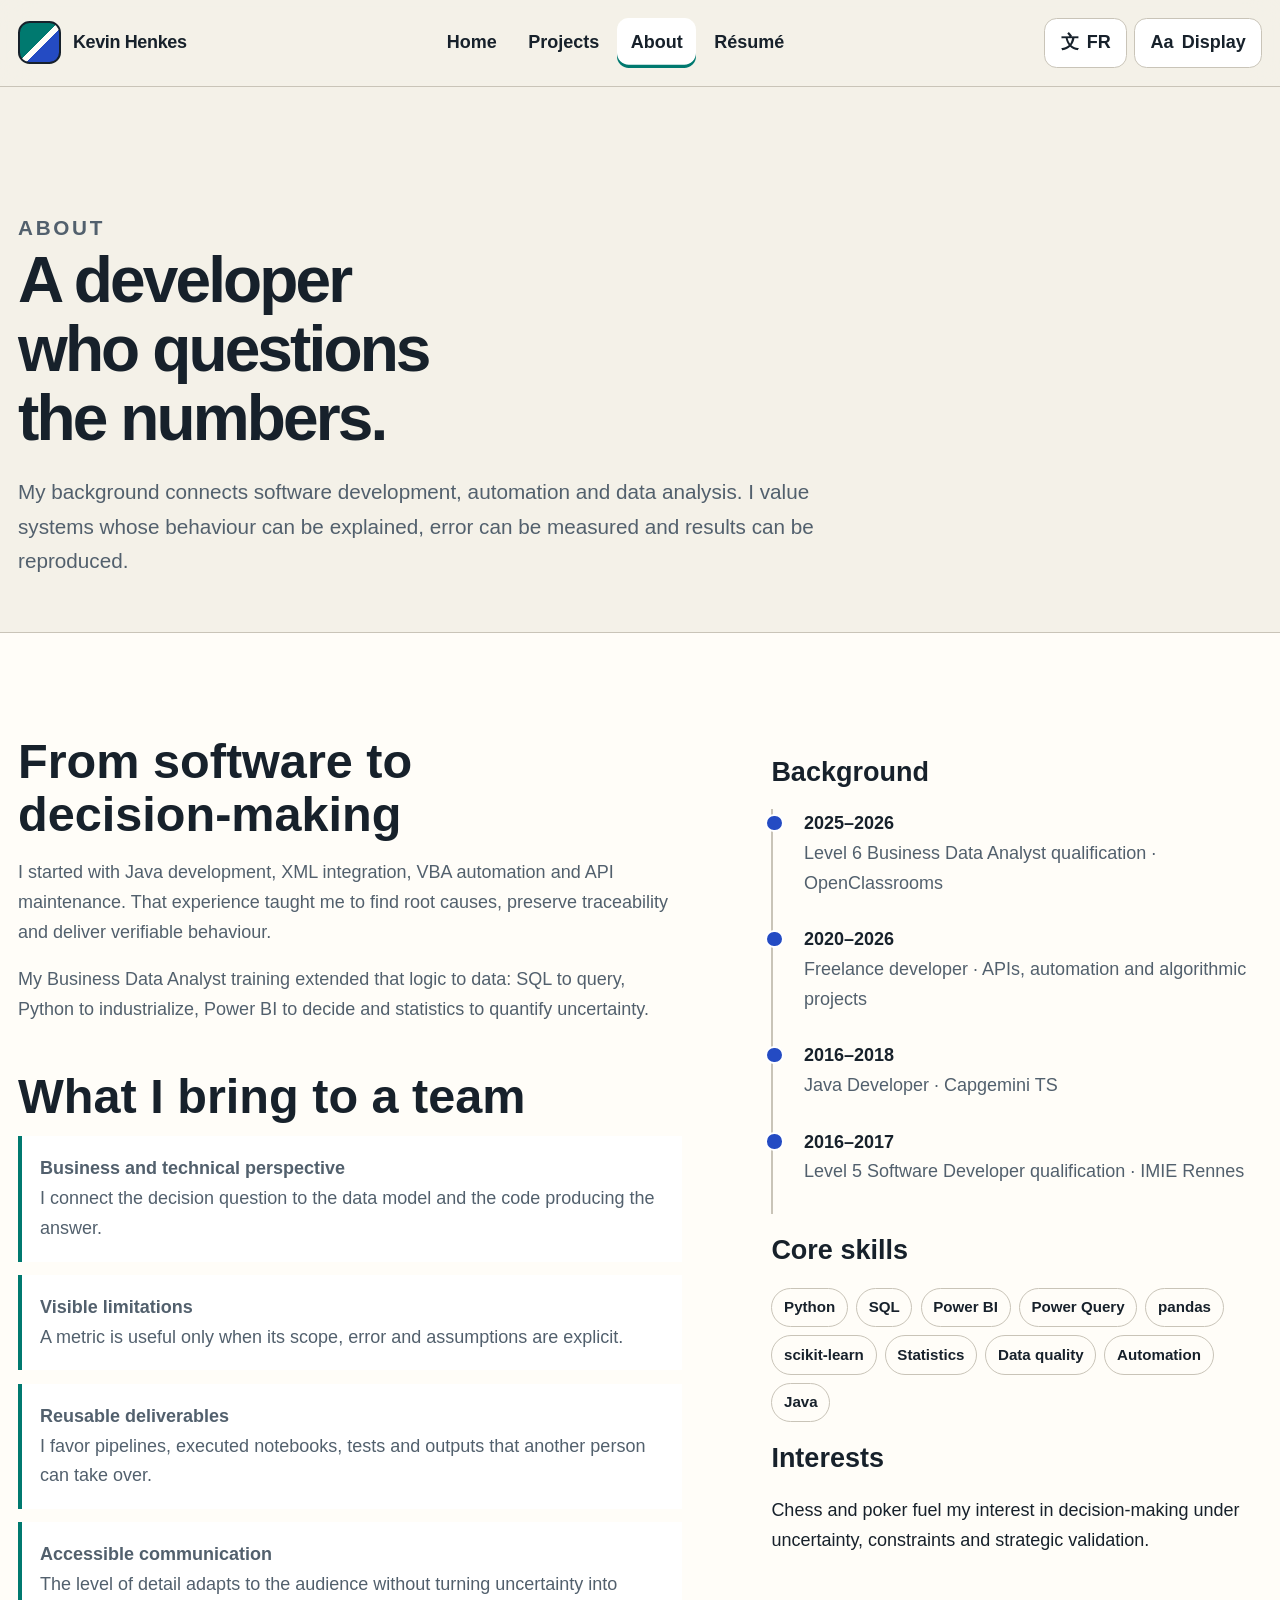
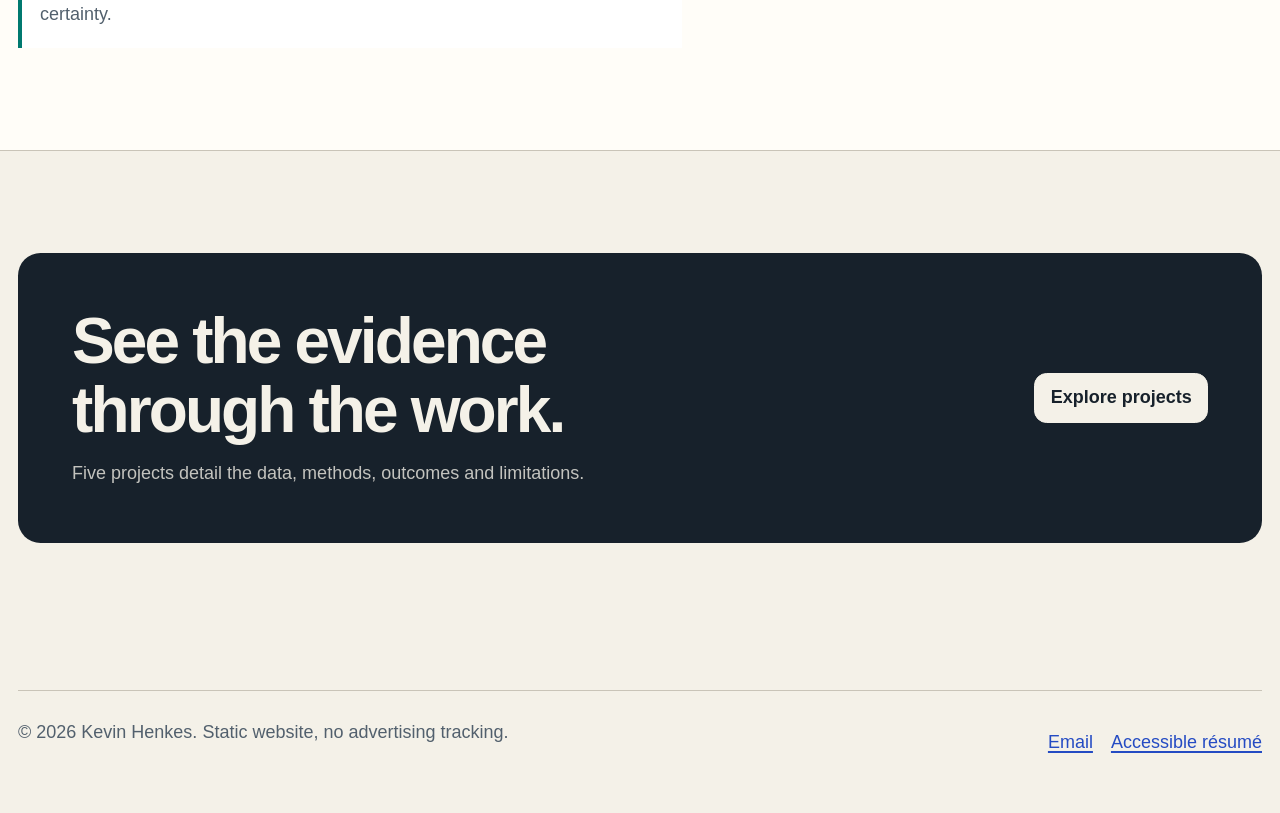
==== Portfolio_Web_Static/a-propos.html @ 6a2ebac6 "v2" ====
<!doctype html>
<html lang="fr">
  <head>
    <meta charset="utf-8">
    <meta name="viewport" content="width=device-width, initial-scale=1">
    <meta name="color-scheme" content="light dark">
    <meta name="theme-color" content="#f4f1e8">
    <meta name="description" content="À propos de Kevin Henkes : développeur devenu Business Data Analyst, avec une approche fondée sur la preuve, la mesure et l’explication.">
    <meta property="og:type" content="profile">
    <meta property="og:title" content="À propos — Kevin Henkes">
    <meta property="og:description" content="Un profil à l’intersection de l’analyse de données et de l’ingénierie logicielle.">
    <title>À propos — Kevin Henkes</title>
    <link rel="stylesheet" href="assets/css/styles.css?v=20260821-4">
    <script src="assets/js/app.js?v=20260821-4" defer></script>
  </head>
  <body data-language="fr" data-theme="light" data-contrast="normal" data-text="normal">
    <span class="sr-only" data-page-title data-lang="fr">À propos — Kevin Henkes</span>
    <span class="sr-only" data-page-title data-lang="en">About — Kevin Henkes</span>
    <span class="sr-only" data-page-description data-lang="fr">À propos de Kevin Henkes : développeur devenu Business Data Analyst, avec une approche fondée sur la preuve, la mesure et l’explication.</span>
    <span class="sr-only" data-page-description data-lang="en">About Kevin Henkes: a software developer turned Business Data Analyst, with an evidence, measurement and explanation-driven approach.</span>

    <a class="skip-link" href="#contenu"><span data-lang="fr">Aller au contenu</span><span data-lang="en">Skip to content</span></a>

    <header class="site-header">
      <div class="container header-row">
        <a class="brand" href="index.html" aria-label="Kevin Henkes — Accueil" data-aria-fr="Kevin Henkes — Accueil" data-aria-en="Kevin Henkes — Home"><span class="brand-mark" aria-hidden="true">KH</span><span class="brand-text">Kevin Henkes</span></a>
        <button class="menu-button" type="button" data-menu-toggle aria-expanded="false" aria-controls="navigation-principale"><span data-lang="fr">Menu</span><span data-lang="en">Menu</span></button>
        <nav class="main-nav" id="navigation-principale" data-main-nav aria-label="Navigation principale" data-aria-fr="Navigation principale" data-aria-en="Main navigation">
          <ul>
            <li><a href="index.html"><span data-lang="fr">Accueil</span><span data-lang="en">Home</span></a></li>
            <li><a href="projets.html"><span data-lang="fr">Projets</span><span data-lang="en">Projects</span></a></li>
            <li><a href="a-propos.html" aria-current="page"><span data-lang="fr">À propos</span><span data-lang="en">About</span></a></li>
            <li><a href="cv.html"><span data-lang="fr">CV</span><span data-lang="en">Résumé</span></a></li>
          </ul>
        </nav>
        <div class="header-actions">
          <button class="control-button" type="button" data-language-toggle><span aria-hidden="true">文</span><span data-language-label>EN</span></button>
          <button class="control-button" type="button" data-access-toggle aria-expanded="false" aria-controls="reglages-accessibilite"><span aria-hidden="true">Aa</span><span class="control-label" data-lang="fr">Affichage</span><span class="control-label" data-lang="en">Display</span></button>
        </div>
      </div>
    </header>

    <aside class="access-panel" id="reglages-accessibilite" data-access-panel hidden aria-labelledby="titre-accessibilite">
      <h2 id="titre-accessibilite"><span data-lang="fr">Confort visuel</span><span data-lang="en">Visual comfort</span></h2>
      <p><span data-lang="fr">Ces réglages sont mémorisés uniquement dans votre navigateur.</span><span data-lang="en">These settings are stored only in your browser.</span></p>
      <div class="access-grid">
        <button class="control-button" type="button" data-theme-toggle aria-pressed="false"><span data-lang="fr">Clair / sombre</span><span data-lang="en">Light / dark</span></button>
        <button class="control-button" type="button" data-contrast-toggle aria-pressed="false"><span data-lang="fr">Contraste +</span><span data-lang="en">Contrast +</span></button>
        <button class="control-button" type="button" data-text-toggle aria-pressed="false"><span data-lang="fr">Texte agrandi</span><span data-lang="en">Larger text</span></button>
        <button class="control-button" type="button" data-language-toggle><span data-lang="fr">English</span><span data-lang="en">Français</span></button>
      </div>
    </aside>

    <main id="contenu">
      <header class="page-intro">
        <div class="container">
          <p class="eyebrow"><span data-lang="fr">À propos</span><span data-lang="en">About</span></p>
          <h1><span data-lang="fr">Un développeur qui questionne les chiffres.</span><span data-lang="en">A developer who questions the numbers.</span></h1>
          <p><span data-lang="fr">Mon parcours relie développement logiciel, automatisation et analyse de données. J’aime les systèmes dont on peut expliquer le fonctionnement, mesurer l’erreur et reproduire le résultat.</span><span data-lang="en">My background connects software development, automation and data analysis. I value systems whose behaviour can be explained, error can be measured and results can be reproduced.</span></p>
        </div>
      </header>

      <section class="section section-alt">
        <div class="container about-grid">
          <div class="prose">
            <h2><span data-lang="fr">Du logiciel à la décision</span><span data-lang="en">From software to decision-making</span></h2>
            <p><span data-lang="fr">J’ai commencé par le développement Java, l’intégration XML, l’automatisation VBA et la maintenance d’API. Cette expérience m’a appris à chercher la cause d’un problème, à préserver la traçabilité et à livrer un comportement vérifiable.</span><span data-lang="en">I started with Java development, XML integration, VBA automation and API maintenance. That experience taught me to find root causes, preserve traceability and deliver verifiable behaviour.</span></p>
            <p><span data-lang="fr">Ma formation de Business Data Analyst a élargi cette logique aux données : SQL pour interroger, Python pour industrialiser, Power BI pour décider et les statistiques pour quantifier l’incertitude.</span><span data-lang="en">My Business Data Analyst training extended that logic to data: SQL to query, Python to industrialize, Power BI to decide and statistics to quantify uncertainty.</span></p>

            <h2><span data-lang="fr">Ce que j’apporte à une équipe</span><span data-lang="en">What I bring to a team</span></h2>
            <ul class="principles">
              <li><strong><span data-lang="fr">Une double lecture métier et technique</span><span data-lang="en">Business and technical perspective</span></strong><span><span data-lang="fr">Je relie la question de décision au modèle de données et au code qui produit la réponse.</span><span data-lang="en">I connect the decision question to the data model and the code producing the answer.</span></span></li>
              <li><strong><span data-lang="fr">Des limites visibles</span><span data-lang="en">Visible limitations</span></strong><span><span data-lang="fr">Une métrique n’est utile que si son périmètre, son erreur et ses hypothèses sont explicites.</span><span data-lang="en">A metric is useful only when its scope, error and assumptions are explicit.</span></span></li>
              <li><strong><span data-lang="fr">Des livrables réutilisables</span><span data-lang="en">Reusable deliverables</span></strong><span><span data-lang="fr">Je privilégie les pipelines, notebooks exécutés, tests et restitutions qu’une autre personne peut reprendre.</span><span data-lang="en">I favor pipelines, executed notebooks, tests and outputs that another person can take over.</span></span></li>
              <li><strong><span data-lang="fr">Une communication accessible</span><span data-lang="en">Accessible communication</span></strong><span><span data-lang="fr">Le niveau de détail s’adapte au destinataire sans transformer une incertitude en certitude.</span><span data-lang="en">The level of detail adapts to the audience without turning uncertainty into certainty.</span></span></li>
            </ul>
          </div>

          <aside>
            <h2><span data-lang="fr">Parcours</span><span data-lang="en">Background</span></h2>
            <ol class="timeline">
              <li><strong>2025–2026</strong><span><span data-lang="fr">Titre Business Data Analyst niveau 6 · OpenClassrooms</span><span data-lang="en">Level 6 Business Data Analyst qualification · OpenClassrooms</span></span></li>
              <li><strong>2020–2026</strong><span><span data-lang="fr">Développeur freelance · API, automatisation et projets algorithmiques</span><span data-lang="en">Freelance developer · APIs, automation and algorithmic projects</span></span></li>
              <li><strong>2016–2018</strong><span><span data-lang="fr">Développeur Java · Capgemini TS</span><span data-lang="en">Java Developer · Capgemini TS</span></span></li>
              <li><strong>2016–2017</strong><span><span data-lang="fr">Titre Développeur Logiciel niveau 5 · IMIE Rennes</span><span data-lang="en">Level 5 Software Developer qualification · IMIE Rennes</span></span></li>
            </ol>

            <h2><span data-lang="fr">Compétences principales</span><span data-lang="en">Core skills</span></h2>
            <ul class="tag-list" aria-label="Compétences principales">
              <li>Python</li><li>SQL</li><li>Power BI</li><li>Power Query</li><li>pandas</li><li>scikit-learn</li><li>Statistics</li><li>Data quality</li><li>Automation</li><li>Java</li>
            </ul>

            <h2><span data-lang="fr">Curiosités</span><span data-lang="en">Interests</span></h2>
            <p><span data-lang="fr">Les échecs et le poker nourrissent mon intérêt pour les décisions sous incertitude, les contraintes et la validation stratégique.</span><span data-lang="en">Chess and poker fuel my interest in decision-making under uncertainty, constraints and strategic validation.</span></p>
          </aside>
        </div>
      </section>

      <section class="section">
        <div class="container cta">
          <div><h2><span data-lang="fr">Voir la preuve par le travail.</span><span data-lang="en">See the evidence through the work.</span></h2><p><span data-lang="fr">Cinq projets détaillent les données, méthodes, résultats et limites.</span><span data-lang="en">Five projects detail the data, methods, outcomes and limitations.</span></p></div>
          <a class="button" href="projets.html"><span data-lang="fr">Explorer les projets</span><span data-lang="en">Explore projects</span></a>
        </div>
      </section>
    </main>

    <footer class="site-footer">
      <div class="container footer-row">
        <p>© <span data-current-year>2026</span> Kevin Henkes. <span data-lang="fr">Site statique, sans suivi publicitaire.</span><span data-lang="en">Static website, no advertising tracking.</span></p>
        <ul class="footer-links"><li><a href="mailto:henkeskevin0@gmail.com">Email</a></li><li><a href="cv.html"><span data-lang="fr">CV accessible</span><span data-lang="en">Accessible résumé</span></a></li></ul>
      </div>
    </footer>
  </body>
</html>
---- Portfolio_Web_Static/assets/css/styles.css ----
:root {
  color-scheme: light;
  --page: #f4f1e8;
  --surface: #fffdf8;
  --surface-strong: #ffffff;
  --ink: #17212b;
  --muted: #52606d;
  --line: #c9c4b8;
  --blue: #244bc3;
  --teal: #00796f;
  --orange: #a83b0a;
  --focus: #7a2cff;
  --shadow: 0 20px 50px rgba(30, 38, 46, 0.1);
  --radius: 1.25rem;
  --content: 76rem;
  --reading: 70ch;
  --base-font: 18px;
}

* {
  box-sizing: border-box;
}

html {
  scroll-behavior: smooth;
  font-size: var(--base-font);
}

body {
  margin: 0;
  min-width: 320px;
  background: var(--page);
  color: var(--ink);
  font-family: Inter, Aptos, "Segoe UI", Arial, sans-serif;
  line-height: 1.65;
  text-rendering: optimizeLegibility;
}

body[data-theme="dark"] {
  color-scheme: dark;
  --page: #101820;
  --surface: #17232d;
  --surface-strong: #1d2b36;
  --ink: #f5f7f8;
  --muted: #c3ced7;
  --line: #506170;
  --blue: #9db7ff;
  --teal: #68d8cb;
  --orange: #ffad83;
  --focus: #ffd400;
  --shadow: 0 20px 50px rgba(0, 0, 0, 0.35);
}

body[data-contrast="high"] {
  --page: #ffffff;
  --surface: #ffffff;
  --surface-strong: #ffffff;
  --ink: #000000;
  --muted: #111111;
  --line: #000000;
  --blue: #001b8f;
  --teal: #005f4b;
  --orange: #7a2100;
  --focus: #ff00b8;
  --shadow: none;
}

body[data-theme="dark"][data-contrast="high"] {
  --page: #000000;
  --surface: #000000;
  --surface-strong: #000000;
  --ink: #ffffff;
  --muted: #ffffff;
  --line: #ffffff;
  --blue: #b9c9ff;
  --teal: #8ff4e5;
  --orange: #ffc09f;
  --focus: #ffff00;
}

html[data-text="large"] {
  --base-font: 21px;
}

img,
svg,
video,
iframe,
object {
  max-width: 100%;
}

img {
  display: block;
  height: auto;
}

a {
  color: var(--blue);
  text-decoration-thickness: 0.12em;
  text-underline-offset: 0.18em;
}

a:hover {
  text-decoration-thickness: 0.2em;
}

button,
a {
  -webkit-tap-highlight-color: transparent;
}

:focus-visible {
  outline: 0.2rem solid var(--focus);
  outline-offset: 0.22rem;
}

::selection {
  background: #ffd36a;
  color: #111111;
}

.skip-link {
  position: fixed;
  z-index: 1000;
  top: 0.75rem;
  left: 0.75rem;
  transform: translateY(-180%);
  padding: 0.75rem 1rem;
  border: 0.15rem solid currentColor;
  border-radius: 0.5rem;
  background: var(--surface-strong);
  color: var(--ink);
  font-weight: 800;
}

.skip-link:focus {
  transform: translateY(0);
}

.container {
  width: min(calc(100% - 2rem), var(--content));
  margin-inline: auto;
}

.site-header {
  position: sticky;
  z-index: 100;
  top: 0;
  border-bottom: 0.06rem solid var(--line);
  background: color-mix(in srgb, var(--page) 92%, transparent);
  backdrop-filter: blur(16px);
}

.header-row {
  display: flex;
  min-height: 4.75rem;
  align-items: center;
  justify-content: space-between;
  gap: 1rem;
}

.brand {
  display: inline-flex;
  align-items: center;
  gap: 0.65rem;
  color: var(--ink);
  font-weight: 900;
  letter-spacing: -0.02em;
  text-decoration: none;
}

.brand-mark {
  display: grid;
  width: 2.4rem;
  height: 2.4rem;
  place-items: center;
  border: 0.15rem solid var(--ink);
  border-radius: 0.65rem;
  background: linear-gradient(135deg, var(--teal) 0 48%, var(--surface) 48% 58%, var(--blue) 58% 100%);
  color: transparent;
}

.main-nav ul {
  display: flex;
  align-items: center;
  gap: 0.25rem;
  margin: 0;
  padding: 0;
  list-style: none;
}

.main-nav a {
  display: inline-flex;
  min-height: 2.75rem;
  align-items: center;
  padding: 0.45rem 0.75rem;
  border-radius: 0.65rem;
  color: var(--ink);
  font-weight: 700;
  text-decoration: none;
}

.main-nav a:hover,
.main-nav a[aria-current="page"] {
  background: var(--surface-strong);
  box-shadow: inset 0 -0.18rem 0 var(--teal);
}

.header-actions {
  display: flex;
  align-items: center;
  gap: 0.4rem;
}

.control-button,
.menu-button,
.button {
  display: inline-flex;
  min-height: 2.75rem;
  align-items: center;
  justify-content: center;
  gap: 0.45rem;
  padding: 0.55rem 0.85rem;
  border: 0.1rem solid var(--line);
  border-radius: 0.7rem;
  background: var(--surface-strong);
  color: var(--ink);
  font: inherit;
  font-weight: 800;
  line-height: 1.2;
  text-decoration: none;
  cursor: pointer;
}

.control-button:hover,
.menu-button:hover {
  border-color: var(--ink);
}

.menu-button {
  display: none;
}

.button-primary {
  border-color: var(--ink);
  background: var(--ink);
  color: var(--surface-strong);
}

body[data-theme="dark"] .button-primary,
body[data-contrast="high"] .button-primary {
  background: var(--ink);
  color: var(--page);
}

.button-secondary {
  border-color: var(--ink);
  background: transparent;
}

.access-panel {
  position: fixed;
  z-index: 150;
  top: 5.25rem;
  right: max(1rem, calc((100vw - var(--content)) / 2));
  width: min(24rem, calc(100vw - 2rem));
  padding: 1rem;
  border: 0.1rem solid var(--line);
  border-radius: 1rem;
  background: var(--surface-strong);
  box-shadow: var(--shadow);
}

.access-panel[hidden] {
  display: none;
}

.access-panel h2 {
  margin: 0 0 0.35rem;
  font-size: 1.15rem;
}

.access-panel p {
  margin: 0 0 0.75rem;
  color: var(--muted);
  font-size: 0.9rem;
}

.access-grid {
  display: grid;
  grid-template-columns: repeat(2, minmax(0, 1fr));
  gap: 0.55rem;
}

.access-grid .control-button[aria-pressed="true"] {
  border-color: var(--blue);
  box-shadow: inset 0 0 0 0.1rem var(--blue);
}

main {
  overflow: clip;
}

.hero {
  position: relative;
  padding-block: clamp(4.5rem, 10vw, 8.5rem) clamp(3.5rem, 8vw, 7rem);
}

.hero::before {
  position: absolute;
  z-index: -1;
  top: 5%;
  right: -8rem;
  width: clamp(17rem, 38vw, 38rem);
  aspect-ratio: 1;
  border: 0.14rem solid var(--line);
  border-radius: 50%;
  background:
    linear-gradient(90deg, transparent 49.5%, var(--line) 49.5% 50.5%, transparent 50.5%),
    linear-gradient(transparent 49.5%, var(--line) 49.5% 50.5%, transparent 50.5%);
  content: "";
  opacity: 0.55;
}

.eyebrow {
  margin: 0 0 1rem;
  color: var(--teal);
  font-size: 0.78rem;
  font-weight: 900;
  letter-spacing: 0.13em;
  text-transform: uppercase;
}

.hero-grid {
  display: grid;
  grid-template-columns: minmax(0, 1.35fr) minmax(17rem, 0.65fr);
  align-items: end;
  gap: clamp(2rem, 7vw, 6rem);
}

h1,
h2,
h3 {
  line-height: 1.08;
  text-wrap: balance;
}

h1 {
  max-width: 15ch;
  margin: 0;
  font-size: clamp(2.75rem, 7vw, 6.6rem);
  letter-spacing: -0.055em;
}

.hero-lead {
  max-width: 58ch;
  margin: 1.5rem 0 0;
  color: var(--muted);
  font-size: clamp(1.08rem, 2vw, 1.35rem);
}

.hero-actions {
  display: flex;
  flex-wrap: wrap;
  gap: 0.7rem;
  margin-top: 1.75rem;
}

.hero-proof {
  padding: 1.3rem;
  border: 0.1rem solid var(--line);
  border-radius: var(--radius);
  background: var(--surface);
  box-shadow: var(--shadow);
}

.proof-number {
  margin: 0;
  color: var(--blue);
  font-size: clamp(3.5rem, 8vw, 6.5rem);
  font-weight: 950;
  line-height: 0.9;
}

.proof-label {
  margin: 0.8rem 0 0;
  font-weight: 800;
}

.proof-note {
  margin: 0.35rem 0 0;
  color: var(--muted);
  font-size: 0.9rem;
}

.section {
  padding-block: clamp(3.5rem, 8vw, 7rem);
}

.section-alt {
  border-block: 0.06rem solid var(--line);
  background: var(--surface);
}

.section-header {
  display: grid;
  grid-template-columns: minmax(0, 0.7fr) minmax(20rem, 1.3fr);
  gap: 2rem;
  margin-bottom: 2.5rem;
}

.section-header h2,
.page-intro h1 {
  margin: 0;
  font-size: clamp(2.15rem, 5vw, 4.2rem);
  letter-spacing: -0.045em;
}

.section-header p {
  max-width: var(--reading);
  margin: 0;
  color: var(--muted);
  font-size: 1.08rem;
}

.project-grid {
  display: grid;
  grid-template-columns: repeat(12, minmax(0, 1fr));
  gap: 1rem;
}

.project-card {
  position: relative;
  grid-column: span 6;
  overflow: hidden;
  border: 0.1rem solid var(--line);
  border-radius: var(--radius);
  background: var(--surface-strong);
  box-shadow: var(--shadow);
}

.project-card:first-child {
  grid-column: span 7;
}

.project-card:nth-child(2) {
  grid-column: span 5;
}

.project-card-media {
  aspect-ratio: 16 / 9;
  overflow: hidden;
  border-bottom: 0.1rem solid var(--line);
  background: #e9edf0;
}

.project-card-media img {
  width: 100%;
  height: 100%;
  object-fit: cover;
  transition: transform 220ms ease;
}

.project-card:hover .project-card-media img {
  transform: scale(1.025);
}

.project-card-body {
  padding: 1.35rem;
}

.project-index {
  color: var(--teal);
  font-weight: 950;
  letter-spacing: 0.08em;
}

.project-card h3 {
  margin: 0.45rem 0 0.65rem;
  font-size: clamp(1.45rem, 3vw, 2.2rem);
  letter-spacing: -0.025em;
}

.project-card p {
  margin: 0;
  color: var(--muted);
}

.project-card-link {
  display: inline-flex;
  min-height: 2.75rem;
  align-items: center;
  margin-top: 1rem;
  color: var(--ink);
  font-weight: 900;
}

.metric-strip {
  display: grid;
  grid-template-columns: repeat(4, minmax(0, 1fr));
  border: 0.1rem solid var(--line);
  border-radius: var(--radius);
  background: var(--surface-strong);
}

.metric {
  min-height: 8rem;
  padding: 1.25rem;
  border-right: 0.1rem solid var(--line);
}

.metric:last-child {
  border-right: 0;
}

.metric strong {
  display: block;
  color: var(--blue);
  font-size: clamp(1.8rem, 4vw, 3rem);
  line-height: 1;
}

.metric span {
  display: block;
  margin-top: 0.65rem;
  color: var(--muted);
}

.method-list {
  display: grid;
  grid-template-columns: repeat(4, minmax(0, 1fr));
  gap: 1rem;
  margin: 0;
  padding: 0;
  list-style: none;
}

.method-list li {
  padding: 1.35rem;
  border-top: 0.28rem solid var(--blue);
  background: var(--surface-strong);
}

.method-list li:nth-child(2) {
  border-color: var(--teal);
}

.method-list li:nth-child(3) {
  border-color: var(--orange);
}

.method-list li:nth-child(4) {
  border-color: var(--ink);
}

.method-list strong {
  display: block;
  margin-bottom: 0.35rem;
  font-size: 1.15rem;
}

.method-list span {
  color: var(--muted);
}

.page-intro {
  padding-block: clamp(3.5rem, 8vw, 7rem) 3rem;
}

.page-intro h1 {
  max-width: 18ch;
}

.page-intro p {
  max-width: var(--reading);
  margin: 1.25rem 0 0;
  color: var(--muted);
  font-size: 1.15rem;
}

.project-nav {
  position: sticky;
  z-index: 20;
  top: 4.75rem;
  overflow-x: auto;
  border-block: 0.06rem solid var(--line);
  background: var(--surface);
  scrollbar-width: thin;
}

.project-nav ul {
  display: flex;
  width: max-content;
  min-width: 100%;
  align-items: center;
  gap: 0.3rem;
  margin: 0;
  padding: 0.65rem 0;
  list-style: none;
}

.project-nav a {
  display: inline-flex;
  min-height: 2.6rem;
  align-items: center;
  padding: 0.4rem 0.75rem;
  border-radius: 999px;
  color: var(--ink);
  font-size: 0.9rem;
  font-weight: 800;
  text-decoration: none;
  white-space: nowrap;
}

.project-nav a:hover,
.project-nav a[aria-current="true"] {
  background: var(--ink);
  color: var(--page);
}

.case-study {
  scroll-margin-top: 9.5rem;
  padding-block: clamp(4rem, 9vw, 8rem);
  border-bottom: 0.06rem solid var(--line);
}

.case-head {
  display: grid;
  grid-template-columns: minmax(0, 0.7fr) minmax(20rem, 1.3fr);
  gap: clamp(2rem, 6vw, 5rem);
  align-items: end;
  margin-bottom: 2.75rem;
}

.case-number {
  color: var(--teal);
  font-size: clamp(5rem, 12vw, 10rem);
  font-weight: 950;
  line-height: 0.78;
  letter-spacing: -0.08em;
}

.case-head h2 {
  margin: 0;
  font-size: clamp(2.2rem, 5vw, 4.4rem);
  letter-spacing: -0.05em;
}

.case-summary {
  max-width: var(--reading);
  margin: 1rem 0 0;
  color: var(--muted);
  font-size: 1.12rem;
}

.case-layout {
  display: grid;
  grid-template-columns: minmax(0, 1.1fr) minmax(18rem, 0.9fr);
  gap: clamp(2rem, 6vw, 5rem);
}

.case-copy h3 {
  margin: 2rem 0 0.65rem;
  font-size: 1.4rem;
}

.case-copy h3:first-child {
  margin-top: 0;
}

.case-copy p,
.case-copy li {
  max-width: var(--reading);
}

.case-copy p {
  color: var(--muted);
}

.case-copy ul {
  padding-left: 1.3rem;
}

.case-copy li + li {
  margin-top: 0.45rem;
}

.case-evidence {
  display: grid;
  align-content: start;
  gap: 1rem;
}

.evidence-card {
  overflow: hidden;
  border: 0.1rem solid var(--line);
  border-radius: 1rem;
  background: var(--surface-strong);
  box-shadow: var(--shadow);
}

.evidence-card img {
  width: 100%;
  border-bottom: 0.1rem solid var(--line);
  background: #ffffff;
}

.evidence-card figcaption {
  padding: 0.8rem 1rem;
  color: var(--muted);
  font-size: 0.84rem;
}

.evidence-data {
  padding: 1rem;
  border: 0.1rem solid var(--line);
  border-radius: 1rem;
  background: var(--surface-strong);
}

.evidence-data summary {
  min-height: 2.5rem;
  cursor: pointer;
  font-weight: 900;
}

.evidence-data dl {
  display: grid;
  grid-template-columns: minmax(7rem, 0.7fr) minmax(0, 1.3fr);
  gap: 0.55rem 1rem;
  margin: 1rem 0 0;
}

.evidence-data dt {
  color: var(--muted);
}

.evidence-data dd {
  margin: 0;
  font-weight: 800;
}

.tag-list {
  display: flex;
  flex-wrap: wrap;
  gap: 0.45rem;
  margin: 1.25rem 0 0;
  padding: 0;
  list-style: none;
}

.tag-list li {
  padding: 0.34rem 0.65rem;
  border: 0.08rem solid var(--line);
  border-radius: 999px;
  background: var(--surface);
  color: var(--ink);
  font-size: 0.84rem;
  font-weight: 750;
}

.about-grid {
  display: grid;
  grid-template-columns: minmax(0, 1.15fr) minmax(19rem, 0.85fr);
  gap: clamp(2rem, 7vw, 6rem);
}

.prose {
  max-width: var(--reading);
}

.prose h2 {
  margin: 2.5rem 0 0.8rem;
  font-size: clamp(1.75rem, 4vw, 2.7rem);
}

.prose h2:first-child {
  margin-top: 0;
}

.prose p {
  color: var(--muted);
}

.principles {
  display: grid;
  gap: 0.75rem;
  margin: 0;
  padding: 0;
  list-style: none;
}

.principles li {
  padding: 1rem;
  border-left: 0.25rem solid var(--teal);
  background: var(--surface-strong);
}

.principles strong {
  display: block;
}

.principles span {
  color: var(--muted);
}

.timeline {
  margin: 0;
  padding: 0;
  list-style: none;
}

.timeline li {
  position: relative;
  padding: 0 0 1.5rem 1.7rem;
  border-left: 0.12rem solid var(--line);
}

.timeline li::before {
  position: absolute;
  top: 0.25rem;
  left: -0.46rem;
  width: 0.8rem;
  height: 0.8rem;
  border: 0.14rem solid var(--surface-strong);
  border-radius: 50%;
  background: var(--blue);
  content: "";
}

.timeline strong,
.timeline span {
  display: block;
}

.timeline span {
  color: var(--muted);
}

.cv-actions {
  display: flex;
  flex-wrap: wrap;
  gap: 0.7rem;
  margin: 1.5rem 0 2rem;
}

.cv-embed {
  overflow: hidden;
  min-height: 70vh;
  border: 0.1rem solid var(--line);
  border-radius: var(--radius);
  background: var(--surface-strong);
  box-shadow: var(--shadow);
}

.cv-embed object {
  display: block;
  width: 100%;
  height: 78vh;
  min-height: 44rem;
  border: 0;
}

.cv-fallback {
  padding: 1.5rem;
}

.cv-html {
  margin-top: 3rem;
  padding: clamp(1.25rem, 4vw, 3rem);
  border: 0.1rem solid var(--line);
  border-radius: var(--radius);
  background: var(--surface-strong);
}

.cv-html h2 {
  font-size: clamp(1.8rem, 4vw, 2.8rem);
}

.cv-columns {
  display: grid;
  grid-template-columns: minmax(16rem, 0.75fr) minmax(0, 1.25fr);
  gap: 2.5rem;
}

.cv-columns h3 {
  margin: 1.6rem 0 0.55rem;
  font-size: 1.22rem;
}

.cv-columns ul {
  padding-left: 1.2rem;
}

.privacy-note {
  display: flex;
  gap: 0.7rem;
  align-items: flex-start;
  max-width: var(--reading);
  padding: 0.9rem 1rem;
  border-left: 0.25rem solid var(--orange);
  background: var(--surface-strong);
  color: var(--muted);
}

.cta {
  display: grid;
  grid-template-columns: minmax(0, 1fr) auto;
  align-items: center;
  gap: 2rem;
  padding: clamp(1.5rem, 5vw, 3rem);
  border-radius: var(--radius);
  background: var(--ink);
  color: var(--page);
}

.cta h2 {
  max-width: 18ch;
  margin: 0;
  font-size: clamp(2rem, 5vw, 3.7rem);
  letter-spacing: -0.045em;
}

.cta p {
  max-width: 58ch;
  margin: 0.75rem 0 0;
  color: color-mix(in srgb, var(--page) 78%, transparent);
}

.cta .button {
  border-color: var(--page);
  background: var(--page);
  color: var(--ink);
}

.site-footer {
  padding-block: 2.5rem;
}

.footer-row {
  display: flex;
  align-items: flex-start;
  justify-content: space-between;
  gap: 2rem;
  padding-top: 1.5rem;
  border-top: 0.1rem solid var(--line);
}

.footer-row p {
  margin: 0;
  color: var(--muted);
}

.footer-links {
  display: flex;
  flex-wrap: wrap;
  gap: 1rem;
  margin: 0;
  padding: 0;
  list-style: none;
}

.footer-links a {
  display: inline-flex;
  min-height: 2.75rem;
  align-items: center;
}

[data-lang="en"] {
  display: none !important;
}

body[data-language="en"] [data-lang="fr"] {
  display: none !important;
}

body[data-language="en"] [data-lang="en"] {
  display: revert !important;
}

.sr-only {
  position: absolute;
  width: 1px;
  height: 1px;
  padding: 0;
  margin: -1px;
  overflow: hidden;
  clip: rect(0, 0, 0, 0);
  white-space: nowrap;
  border: 0;
}

@media (max-width: 62rem) {
  .header-row {
    flex-wrap: wrap;
    padding-block: 0.65rem;
  }

  .menu-button {
    display: inline-flex;
  }

  .main-nav {
    order: 3;
    width: 100%;
  }

  .main-nav[hidden] {
    display: none;
  }

  .main-nav ul {
    display: grid;
    grid-template-columns: repeat(4, minmax(0, 1fr));
    padding-top: 0.5rem;
    border-top: 0.06rem solid var(--line);
  }

  .main-nav a {
    justify-content: center;
    text-align: center;
  }

  .hero-grid,
  .section-header,
  .case-head,
  .case-layout,
  .about-grid {
    grid-template-columns: 1fr;
  }

  .hero-proof {
    max-width: 28rem;
  }

  .project-card,
  .project-card:first-child,
  .project-card:nth-child(2) {
    grid-column: span 6;
  }

  .metric-strip,
  .method-list {
    grid-template-columns: repeat(2, minmax(0, 1fr));
  }

  .metric:nth-child(2) {
    border-right: 0;
  }

  .metric:nth-child(-n + 2) {
    border-bottom: 0.1rem solid var(--line);
  }
}

@media (max-width: 42rem) {
  .container {
    width: min(calc(100% - 1.2rem), var(--content));
  }

  .brand-text {
    display: none;
  }

  .header-actions .control-label {
    display: none;
  }

  .main-nav ul {
    grid-template-columns: repeat(2, minmax(0, 1fr));
  }

  .project-card,
  .project-card:first-child,
  .project-card:nth-child(2) {
    grid-column: 1 / -1;
  }

  .metric-strip,
  .method-list,
  .cv-columns,
  .cta {
    grid-template-columns: 1fr;
  }

  .metric {
    border-right: 0;
    border-bottom: 0.1rem solid var(--line);
  }

  .metric:last-child {
    border-bottom: 0;
  }

  .evidence-data dl {
    grid-template-columns: 1fr;
  }

  .evidence-data dd {
    padding-bottom: 0.5rem;
  }

  .footer-row {
    flex-direction: column;
  }
}

@media (prefers-reduced-motion: reduce) {
  *,
  *::before,
  *::after {
    scroll-behavior: auto !important;
    animation-duration: 0.01ms !important;
    animation-iteration-count: 1 !important;
    transition-duration: 0.01ms !important;
  }
}

@media print {
  .site-header,
  .project-nav,
  .access-panel,
  .hero-actions,
  .cv-actions,
  .site-footer {
    display: none !important;
  }

  body {
    background: #ffffff;
    color: #000000;
  }

  .section,
  .case-study {
    padding-block: 1.5rem;
  }

  .project-card,
  .evidence-card,
  .cv-html {
    box-shadow: none;
    break-inside: avoid;
  }
}
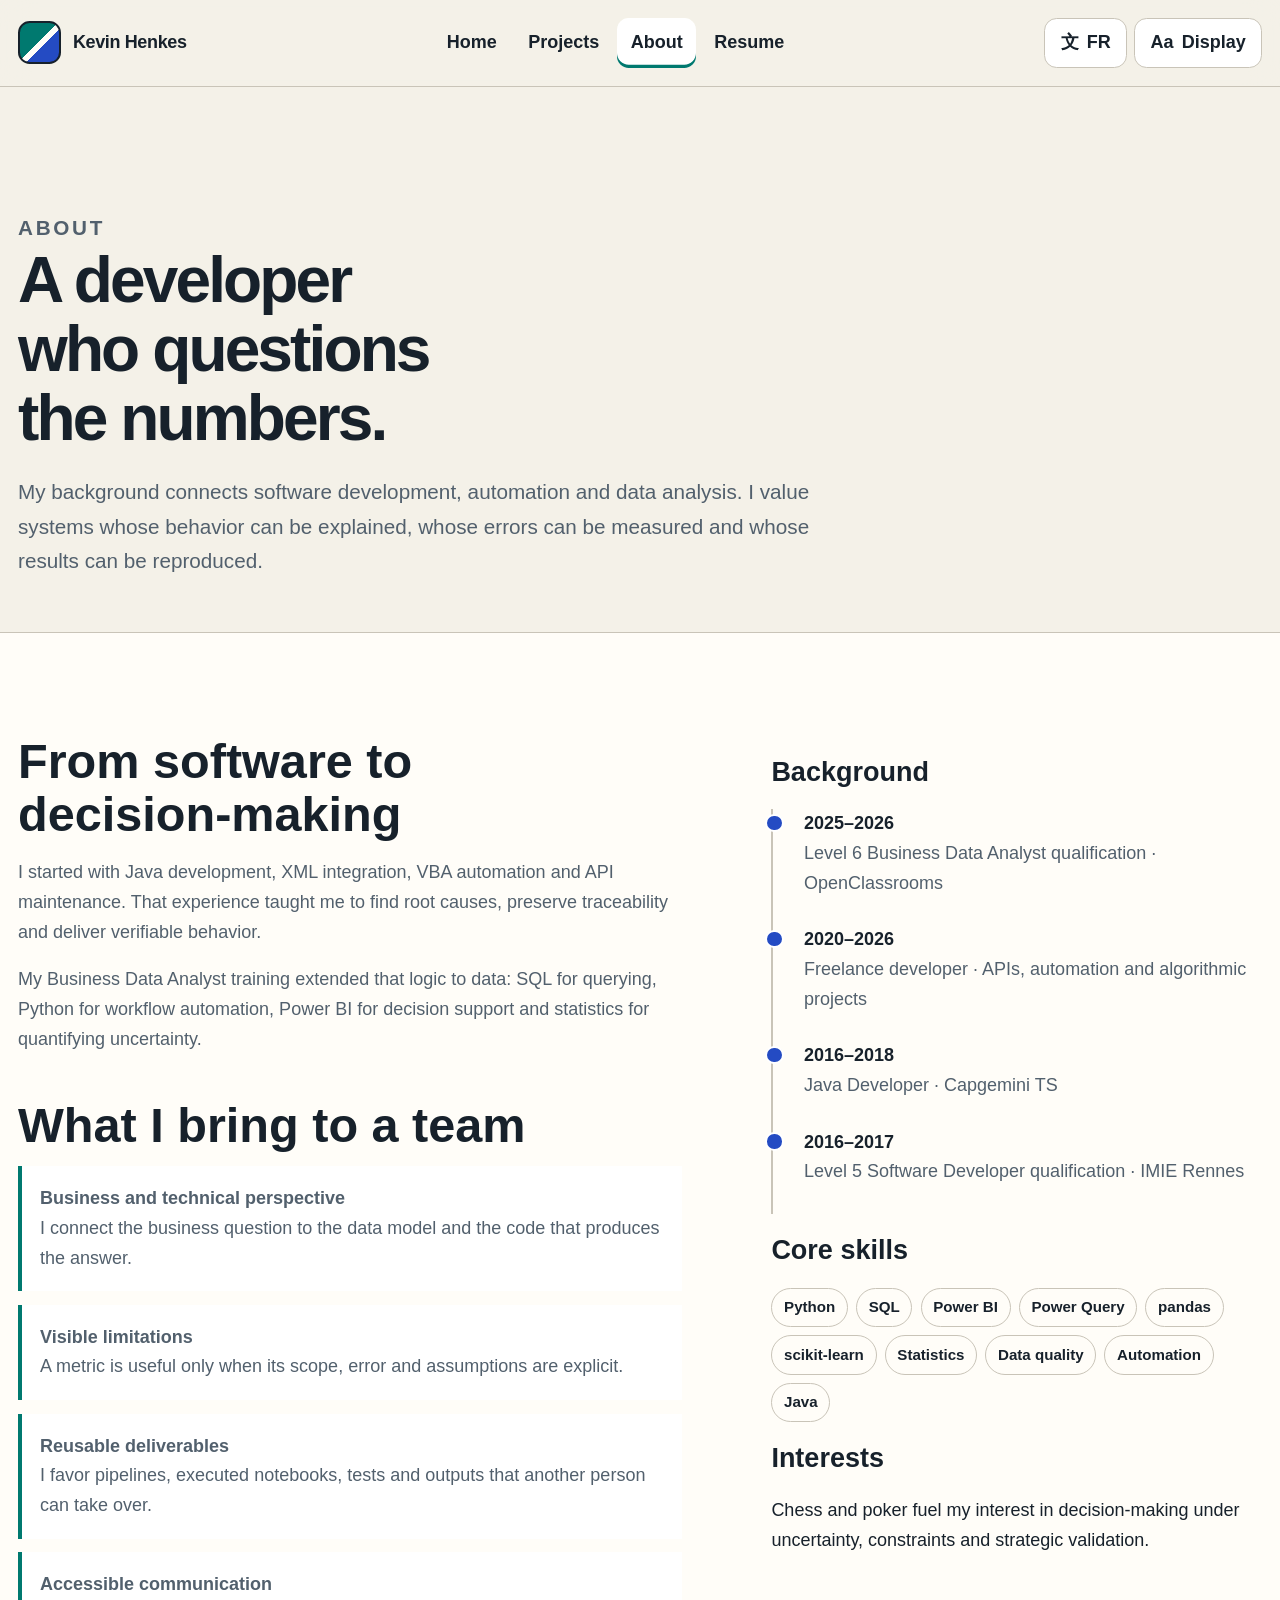
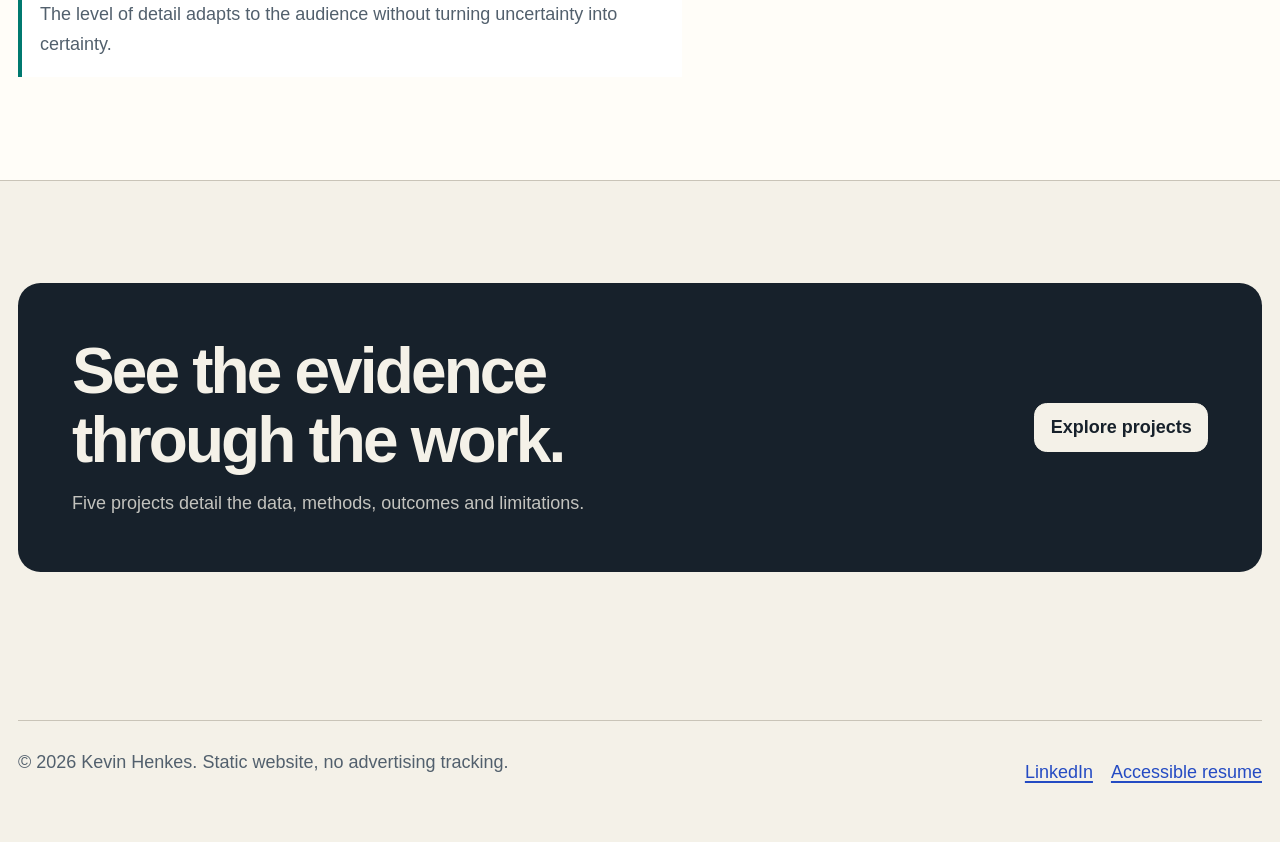
==== commit 93c2baab: "v2" ====
--- a/Portfolio_Web_Static/a-propos.html
+++ b/Portfolio_Web_Static/a-propos.html
@@ -17,7 +17,7 @@
     <span class="sr-only" data-page-title data-lang="fr">À propos — Kevin Henkes</span>
     <span class="sr-only" data-page-title data-lang="en">About — Kevin Henkes</span>
     <span class="sr-only" data-page-description data-lang="fr">À propos de Kevin Henkes : développeur devenu Business Data Analyst, avec une approche fondée sur la preuve, la mesure et l’explication.</span>
-    <span class="sr-only" data-page-description data-lang="en">About Kevin Henkes: a software developer turned Business Data Analyst, with an evidence, measurement and explanation-driven approach.</span>
+    <span class="sr-only" data-page-description data-lang="en">About Kevin Henkes: a software developer turned Business Data Analyst, with an approach grounded in evidence, measurement and clear explanations.</span>
 
     <a class="skip-link" href="#contenu"><span data-lang="fr">Aller au contenu</span><span data-lang="en">Skip to content</span></a>
 
@@ -30,7 +30,7 @@
             <li><a href="index.html"><span data-lang="fr">Accueil</span><span data-lang="en">Home</span></a></li>
             <li><a href="projets.html"><span data-lang="fr">Projets</span><span data-lang="en">Projects</span></a></li>
             <li><a href="a-propos.html" aria-current="page"><span data-lang="fr">À propos</span><span data-lang="en">About</span></a></li>
-            <li><a href="cv.html"><span data-lang="fr">CV</span><span data-lang="en">Résumé</span></a></li>
+            <li><a href="cv.html"><span data-lang="fr">CV</span><span data-lang="en">Resume</span></a></li>
           </ul>
         </nav>
         <div class="header-actions">
@@ -56,7 +56,7 @@
         <div class="container">
           <p class="eyebrow"><span data-lang="fr">À propos</span><span data-lang="en">About</span></p>
           <h1><span data-lang="fr">Un développeur qui questionne les chiffres.</span><span data-lang="en">A developer who questions the numbers.</span></h1>
-          <p><span data-lang="fr">Mon parcours relie développement logiciel, automatisation et analyse de données. J’aime les systèmes dont on peut expliquer le fonctionnement, mesurer l’erreur et reproduire le résultat.</span><span data-lang="en">My background connects software development, automation and data analysis. I value systems whose behaviour can be explained, error can be measured and results can be reproduced.</span></p>
+          <p><span data-lang="fr">Mon parcours relie développement logiciel, automatisation et analyse de données. J’aime les systèmes dont on peut expliquer le fonctionnement, mesurer les erreurs et reproduire les résultats.</span><span data-lang="en">My background connects software development, automation and data analysis. I value systems whose behavior can be explained, whose errors can be measured and whose results can be reproduced.</span></p>
         </div>
       </header>
 
@@ -64,12 +64,12 @@
         <div class="container about-grid">
           <div class="prose">
             <h2><span data-lang="fr">Du logiciel à la décision</span><span data-lang="en">From software to decision-making</span></h2>
-            <p><span data-lang="fr">J’ai commencé par le développement Java, l’intégration XML, l’automatisation VBA et la maintenance d’API. Cette expérience m’a appris à chercher la cause d’un problème, à préserver la traçabilité et à livrer un comportement vérifiable.</span><span data-lang="en">I started with Java development, XML integration, VBA automation and API maintenance. That experience taught me to find root causes, preserve traceability and deliver verifiable behaviour.</span></p>
-            <p><span data-lang="fr">Ma formation de Business Data Analyst a élargi cette logique aux données : SQL pour interroger, Python pour industrialiser, Power BI pour décider et les statistiques pour quantifier l’incertitude.</span><span data-lang="en">My Business Data Analyst training extended that logic to data: SQL to query, Python to industrialize, Power BI to decide and statistics to quantify uncertainty.</span></p>
+            <p><span data-lang="fr">J’ai commencé par le développement Java, l’intégration XML, l’automatisation VBA et la maintenance d’API. Cette expérience m’a appris à chercher la cause d’un problème, à préserver la traçabilité et à livrer un comportement vérifiable.</span><span data-lang="en">I started with Java development, XML integration, VBA automation and API maintenance. That experience taught me to find root causes, preserve traceability and deliver verifiable behavior.</span></p>
+            <p><span data-lang="fr">Ma formation de Business Data Analyst a élargi cette logique aux données : SQL pour interroger, Python pour automatiser les traitements, Power BI pour éclairer les décisions et les statistiques pour quantifier l’incertitude.</span><span data-lang="en">My Business Data Analyst training extended that logic to data: SQL for querying, Python for workflow automation, Power BI for decision support and statistics for quantifying uncertainty.</span></p>
 
             <h2><span data-lang="fr">Ce que j’apporte à une équipe</span><span data-lang="en">What I bring to a team</span></h2>
             <ul class="principles">
-              <li><strong><span data-lang="fr">Une double lecture métier et technique</span><span data-lang="en">Business and technical perspective</span></strong><span><span data-lang="fr">Je relie la question de décision au modèle de données et au code qui produit la réponse.</span><span data-lang="en">I connect the decision question to the data model and the code producing the answer.</span></span></li>
+              <li><strong><span data-lang="fr">Une double lecture métier et technique</span><span data-lang="en">Business and technical perspective</span></strong><span><span data-lang="fr">Je relie la question métier au modèle de données et au code qui produit la réponse.</span><span data-lang="en">I connect the business question to the data model and the code that produces the answer.</span></span></li>
               <li><strong><span data-lang="fr">Des limites visibles</span><span data-lang="en">Visible limitations</span></strong><span><span data-lang="fr">Une métrique n’est utile que si son périmètre, son erreur et ses hypothèses sont explicites.</span><span data-lang="en">A metric is useful only when its scope, error and assumptions are explicit.</span></span></li>
               <li><strong><span data-lang="fr">Des livrables réutilisables</span><span data-lang="en">Reusable deliverables</span></strong><span><span data-lang="fr">Je privilégie les pipelines, notebooks exécutés, tests et restitutions qu’une autre personne peut reprendre.</span><span data-lang="en">I favor pipelines, executed notebooks, tests and outputs that another person can take over.</span></span></li>
               <li><strong><span data-lang="fr">Une communication accessible</span><span data-lang="en">Accessible communication</span></strong><span><span data-lang="fr">Le niveau de détail s’adapte au destinataire sans transformer une incertitude en certitude.</span><span data-lang="en">The level of detail adapts to the audience without turning uncertainty into certainty.</span></span></li>
@@ -79,14 +79,14 @@
           <aside>
             <h2><span data-lang="fr">Parcours</span><span data-lang="en">Background</span></h2>
             <ol class="timeline">
-              <li><strong>2025–2026</strong><span><span data-lang="fr">Titre Business Data Analyst niveau 6 · OpenClassrooms</span><span data-lang="en">Level 6 Business Data Analyst qualification · OpenClassrooms</span></span></li>
+              <li><strong>2025–2026</strong><span><span data-lang="fr">Titre Business Data Analyst, niveau 6 · OpenClassrooms</span><span data-lang="en">Level 6 Business Data Analyst qualification · OpenClassrooms</span></span></li>
               <li><strong>2020–2026</strong><span><span data-lang="fr">Développeur freelance · API, automatisation et projets algorithmiques</span><span data-lang="en">Freelance developer · APIs, automation and algorithmic projects</span></span></li>
               <li><strong>2016–2018</strong><span><span data-lang="fr">Développeur Java · Capgemini TS</span><span data-lang="en">Java Developer · Capgemini TS</span></span></li>
-              <li><strong>2016–2017</strong><span><span data-lang="fr">Titre Développeur Logiciel niveau 5 · IMIE Rennes</span><span data-lang="en">Level 5 Software Developer qualification · IMIE Rennes</span></span></li>
+              <li><strong>2016–2017</strong><span><span data-lang="fr">Titre Développeur Logiciel, niveau 5 · IMIE Rennes</span><span data-lang="en">Level 5 Software Developer qualification · IMIE Rennes</span></span></li>
             </ol>
 
             <h2><span data-lang="fr">Compétences principales</span><span data-lang="en">Core skills</span></h2>
-            <ul class="tag-list" aria-label="Compétences principales">
+            <ul class="tag-list" aria-label="Compétences principales" data-aria-fr="Compétences principales" data-aria-en="Core skills">
               <li>Python</li><li>SQL</li><li>Power BI</li><li>Power Query</li><li>pandas</li><li>scikit-learn</li><li>Statistics</li><li>Data quality</li><li>Automation</li><li>Java</li>
             </ul>
 
@@ -107,7 +107,7 @@
     <footer class="site-footer">
       <div class="container footer-row">
         <p>© <span data-current-year>2026</span> Kevin Henkes. <span data-lang="fr">Site statique, sans suivi publicitaire.</span><span data-lang="en">Static website, no advertising tracking.</span></p>
-        <ul class="footer-links"><li><a href="mailto:henkeskevin0@gmail.com">Email</a></li><li><a href="cv.html"><span data-lang="fr">CV accessible</span><span data-lang="en">Accessible résumé</span></a></li></ul>
+        <ul class="footer-links"><li><a href="https://www.linkedin.com/in/kevinhenkes/" target="_blank" rel="noopener noreferrer">LinkedIn</a></li><li><a href="cv.html"><span data-lang="fr">CV accessible</span><span data-lang="en">Accessible resume</span></a></li></ul>
       </div>
     </footer>
   </body>
